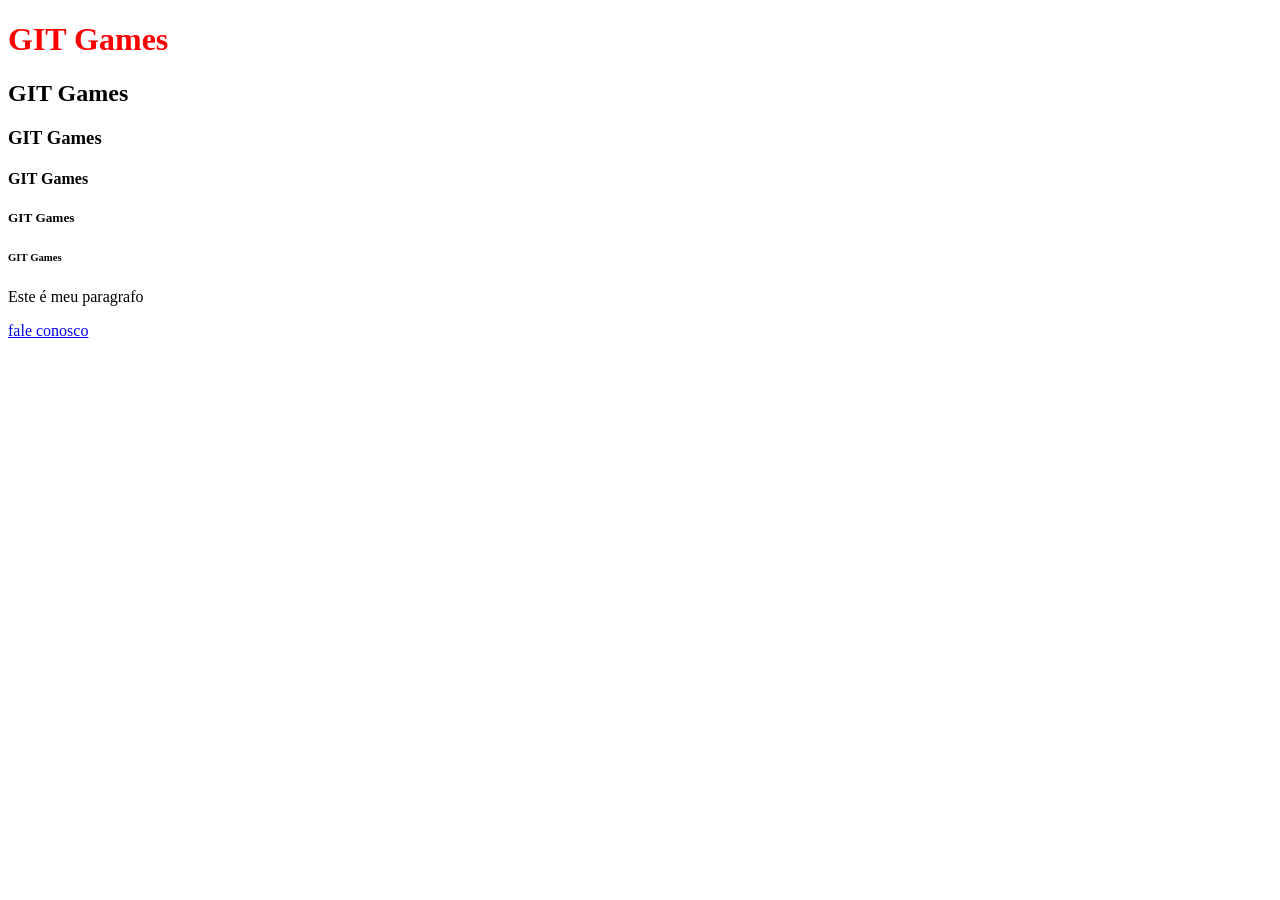
==== index.html @ 57c7ea37 "Add files via upload" ====
<!DOCTYPE html>
<html>
  <head>
        <title>GIT Games</title>
  </head>

  <body>
    <h1 style="color: red;">GIT Games</h1>
    <h2>GIT Games</h2>
    <h3>GIT Games</h3>
    <h4>GIT Games</h4>
    <h5>GIT Games</h5>
    <h6>GIT Games</h6>

    <p>Este é meu paragrafo</p>

 <a href="./faleconosco.html"> fale conosco</a>



  </body>



</html>
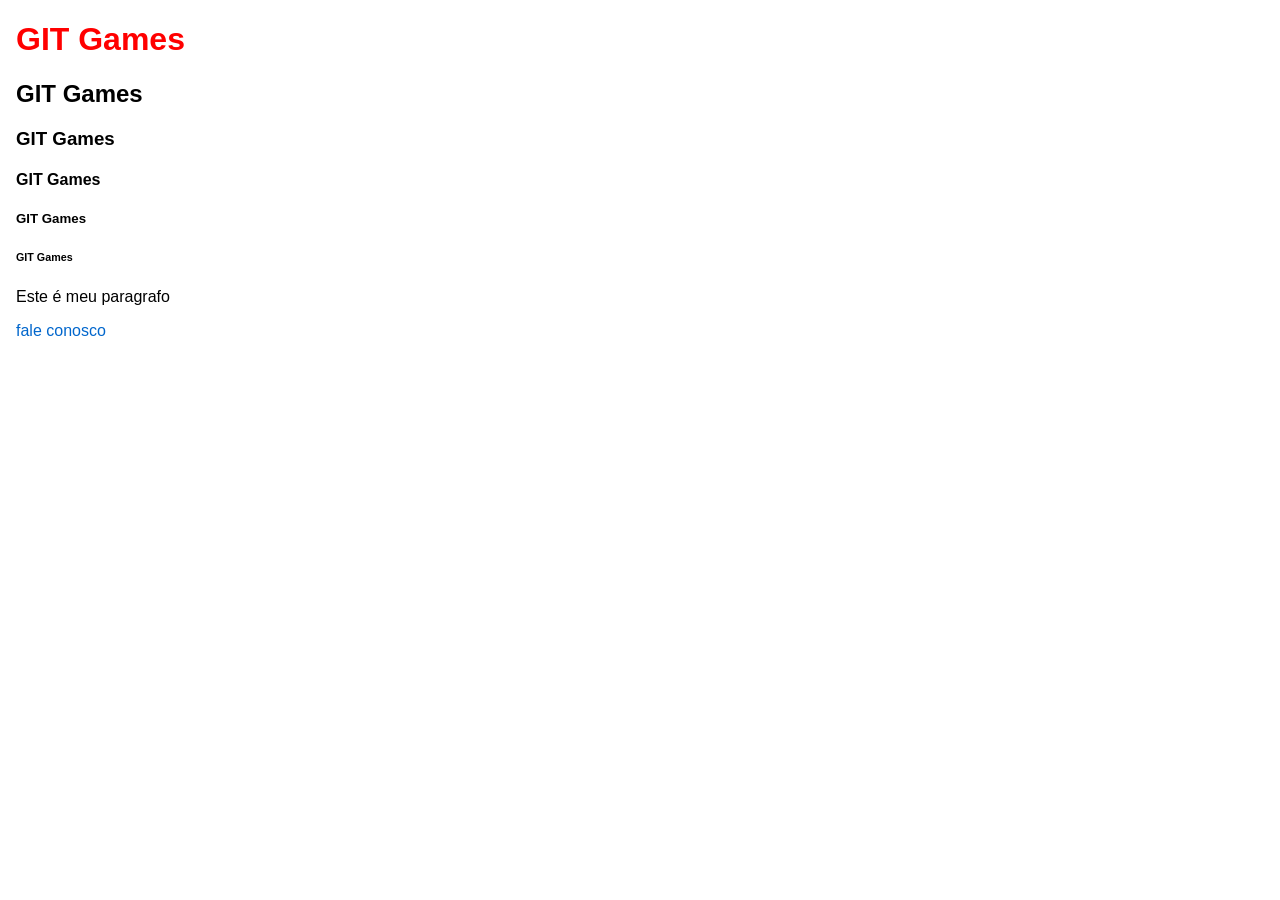
==== commit fd08d048: "Enhance HTML structure by adding meta charset and linking to stylesheet; remove inline styles from h" ====
--- a/index.html
+++ b/index.html
@@ -1,11 +1,13 @@
 <!DOCTYPE html>
 <html>
   <head>
-        <title>GIT Games</title>
+    <meta charset="UTF-8">
+    <title>GIT Games</title>
+    <link rel="stylesheet" href="styles.css">
   </head>
 
   <body>
-    <h1 style="color: red;">GIT Games</h1>
+    <h1>GIT Games</h1>
     <h2>GIT Games</h2>
     <h3>GIT Games</h3>
     <h4>GIT Games</h4>
--- a/styles.css
+++ b/styles.css
@@ -0,0 +1,20 @@
+/* Estilos globais - GIT Games */
+
+h1 {
+  color: red;
+}
+
+/* Estilos base para o site */
+body {
+  font-family: sans-serif;
+  margin: 1rem;
+}
+
+a {
+  color: #0066cc;
+  text-decoration: none;
+}
+
+a:hover {
+  text-decoration: underline;
+}
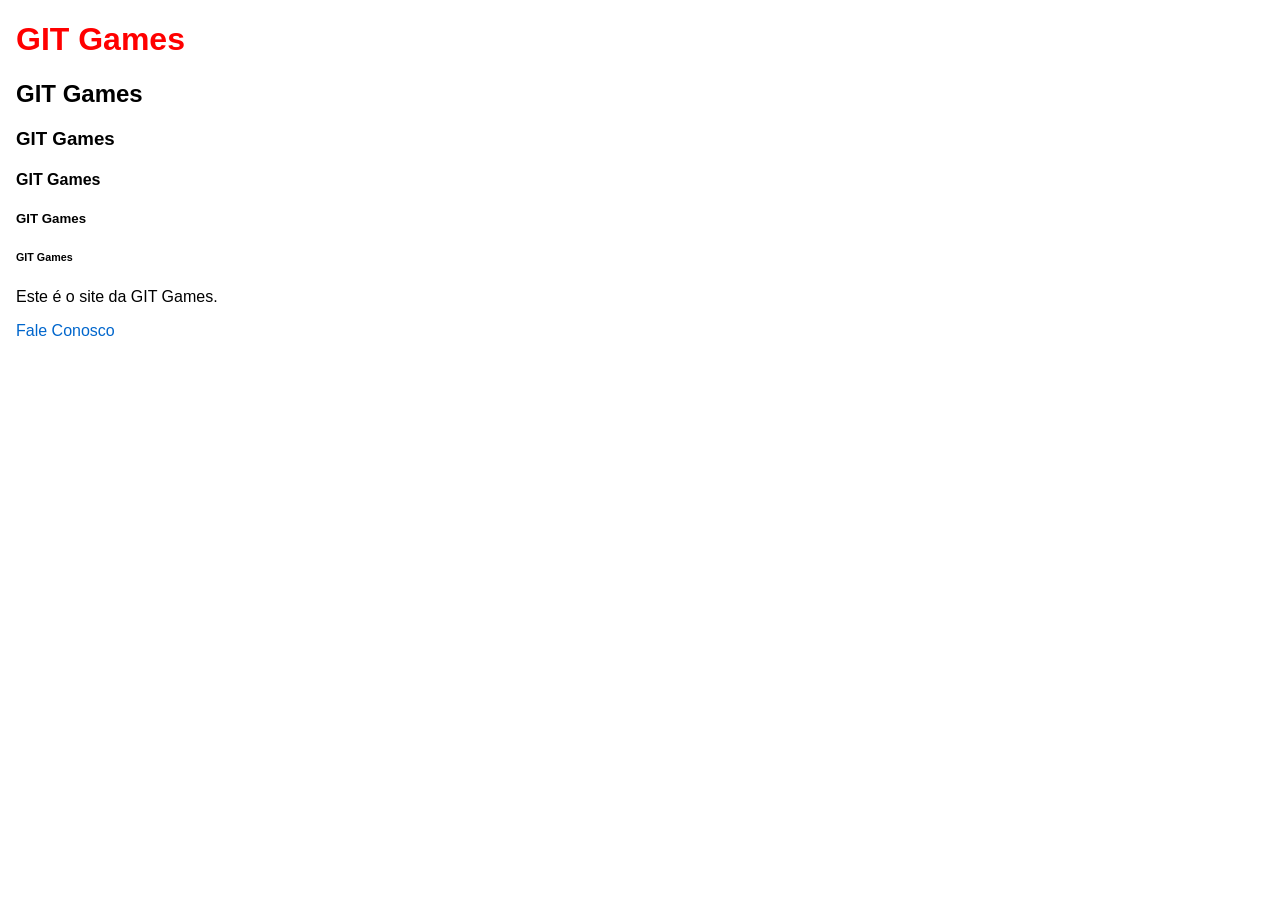
==== commit f66a66dd: "Update index.html content and rename link; remove faleconosco.html file." ====
--- a/index.html
+++ b/index.html
@@ -14,14 +14,10 @@
     <h5>GIT Games</h5>
     <h6>GIT Games</h6>
 
-    <p>Este é meu paragrafo</p>
+    <p>Este é o site da GIT Games.</p>
 
- <a href="./faleconosco.html"> fale conosco</a>
-
-
+    <a href="./fale-conosco.html">Fale Conosco</a>
 
   </body>
 
-
-
 </html>
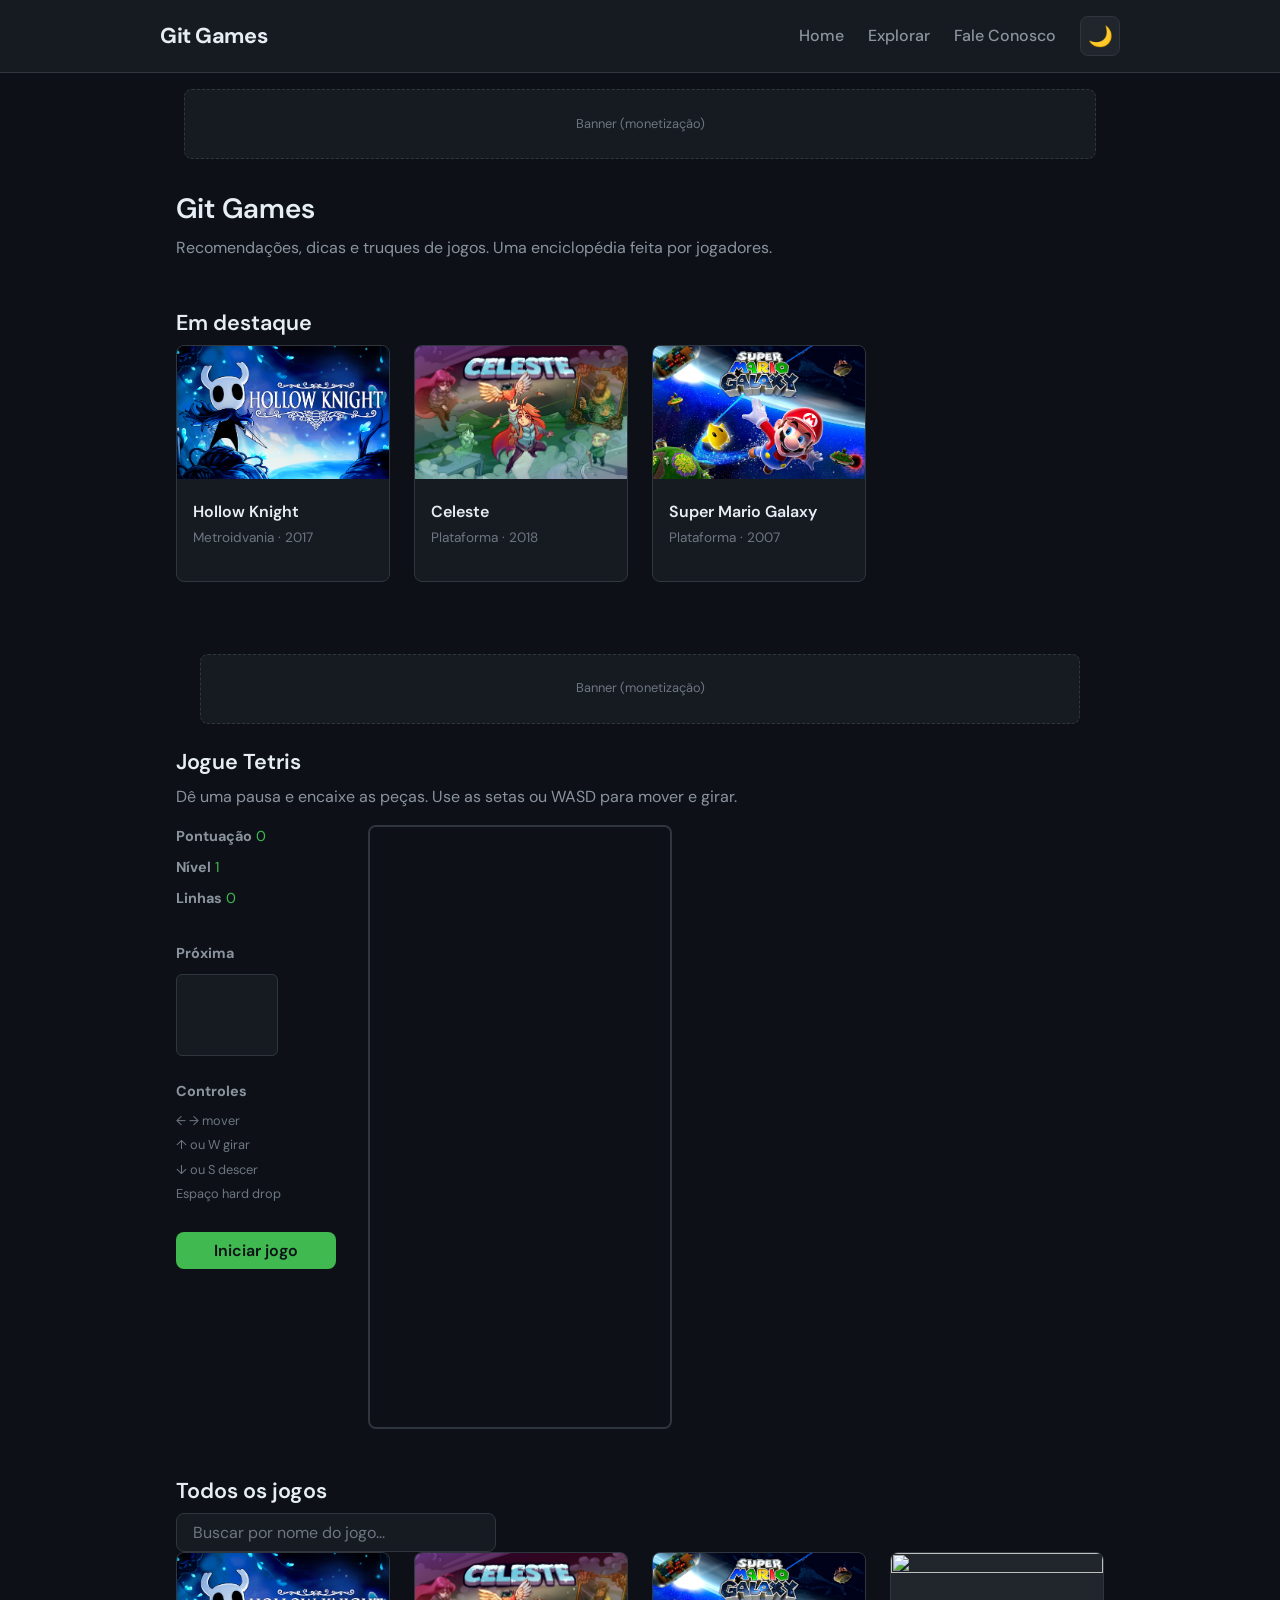
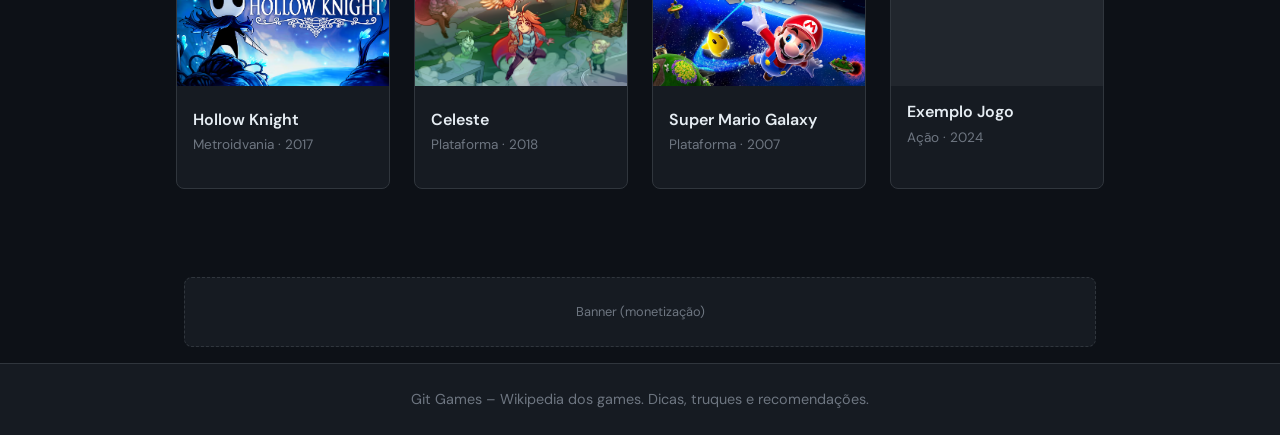
==== commit b669549f: "new site" ====
--- a/index.html
+++ b/index.html
@@ -1,23 +1,153 @@
 <!DOCTYPE html>
-<html>
+<html lang="pt-BR" id="html-theme">
   <head>
     <meta charset="UTF-8">
-    <title>GIT Games</title>
-    <link rel="stylesheet" href="styles.css">
+    <meta name="viewport" content="width=device-width, initial-scale=1">
+    <title>Git Games – Wikipedia dos games</title>
+    <link rel="stylesheet" href="css/styles.css">
   </head>
+  <body>
+    <header class="site-header">
+      <div class="site-header-inner">
+        <a href="index.html" class="site-logo">Git Games</a>
+        <nav class="site-nav">
+          <a href="index.html">Home</a>
+          <a href="explorar.html">Explorar</a>
+          <a href="fale-conosco.html">Fale Conosco</a>
+          <button type="button" class="theme-toggle" id="theme-toggle" aria-label="Alternar tema claro/escuro" title="Alternar tema">
+            <span class="theme-icon theme-icon-moon" aria-hidden="true">🌙</span>
+            <span class="theme-icon theme-icon-sun" aria-hidden="true">☀️</span>
+          </button>
+        </nav>
+      </div>
+    </header>
 
-  <body>
-    <h1>GIT Games</h1>
-    <h2>GIT Games</h2>
-    <h3>GIT Games</h3>
-    <h4>GIT Games</h4>
-    <h5>GIT Games</h5>
-    <h6>GIT Games</h6>
+    <!-- Banner topo – área para futura monetização -->
+    <aside class="banner-slot banner-slot--top" id="banner-top" aria-label="Espaço para banner">
+      <div class="banner-slot-inner">
+        <span class="banner-slot-label">Banner (monetização)</span>
+      </div>
+    </aside>
 
-    <p>Este é o site da GIT Games.</p>
+    <main>
+      <section class="page-section">
+        <h1>Git Games</h1>
+        <p>Recomendações, dicas e truques de jogos. Uma enciclopédia feita por jogadores.</p>
+      </section>
 
-    <a href="./fale-conosco.html">Fale Conosco</a>
+      <section class="page-section">
+        <h2>Em destaque</h2>
+        <div class="card-grid" id="destaques">
+          <a href="jogos/hollow-knight.html" class="game-card">
+            <img class="game-card-image" src="image.png" alt="Hollow Knight">
+            <div class="game-card-body">
+              <h3 class="game-card-title">Hollow Knight</h3>
+              <p class="game-card-meta">Metroidvania · 2017</p>
+            </div>
+          </a>
+          <a href="jogos/celeste.html" class="game-card">
+            <img class="game-card-image" src="image copy.png" alt="Celeste">
+            <div class="game-card-body">
+              <h3 class="game-card-title">Celeste</h3>
+              <p class="game-card-meta">Plataforma · 2018</p>
+            </div>
+          </a>
+          <a href="explorar.html" class="game-card">
+            <img class="game-card-image" src="image copy 2.png" alt="Super Mario Galaxy">
+            <div class="game-card-body">
+              <h3 class="game-card-title">Super Mario Galaxy</h3>
+              <p class="game-card-meta">Plataforma · 2007</p>
+            </div>
+          </a>
+        </div>
+      </section>
 
+      <!-- Banner meio – área para futura monetização -->
+      <aside class="banner-slot banner-slot--mid" id="banner-mid" aria-label="Espaço para banner">
+        <div class="banner-slot-inner">
+          <span class="banner-slot-label">Banner (monetização)</span>
+        </div>
+      </aside>
+
+      <section class="page-section tetris-section">
+        <h2>Jogue Tetris</h2>
+        <p class="tetris-intro">Dê uma pausa e encaixe as peças. Use as setas ou WASD para mover e girar.</p>
+        <div class="tetris-wrap">
+          <div class="tetris-sidebar">
+            <div class="tetris-info">
+              <p><strong>Pontuação</strong> <span id="tetris-score">0</span></p>
+              <p><strong>Nível</strong> <span id="tetris-level">1</span></p>
+              <p><strong>Linhas</strong> <span id="tetris-lines">0</span></p>
+            </div>
+            <div class="tetris-next">
+              <p><strong>Próxima</strong></p>
+              <canvas id="tetris-next" width="100" height="80" aria-hidden="true"></canvas>
+            </div>
+            <div class="tetris-controls">
+              <p><strong>Controles</strong></p>
+              <span>← → mover</span>
+              <span>↑ ou W girar</span>
+              <span>↓ ou S descer</span>
+              <span>Espaço hard drop</span>
+            </div>
+            <button type="button" class="tetris-btn" id="tetris-start">Iniciar jogo</button>
+          </div>
+          <canvas id="tetris-canvas" width="300" height="600" tabindex="0" aria-label="Campo do Tetris"></canvas>
+        </div>
+      </section>
+
+      <section class="page-section">
+        <h2>Todos os jogos</h2>
+        <label for="busca-jogos" class="visually-hidden">Buscar jogos</label>
+        <input type="search" id="busca-jogos" class="input-search" placeholder="Buscar por nome do jogo..." aria-label="Buscar jogos">
+        <div class="card-grid game-list" id="lista-jogos">
+          <a href="jogos/hollow-knight.html" class="game-card" data-game-name="Hollow Knight">
+            <img class="game-card-image" src="image.png" alt="Hollow Knight">
+            <div class="game-card-body">
+              <h3 class="game-card-title">Hollow Knight</h3>
+              <p class="game-card-meta">Metroidvania · 2017</p>
+            </div>
+          </a>
+          <a href="jogos/celeste.html" class="game-card" data-game-name="Celeste">
+            <img class="game-card-image" src="image copy.png" alt="Celeste">
+            <div class="game-card-body">
+              <h3 class="game-card-title">Celeste</h3>
+              <p class="game-card-meta">Plataforma · 2018</p>
+            </div>
+          </a>
+          <a href="explorar.html" class="game-card" data-game-name="Super Mario Galaxy">
+            <img class="game-card-image" src="image copy 2.png" alt="Super Mario Galaxy">
+            <div class="game-card-body">
+              <h3 class="game-card-title">Super Mario Galaxy</h3>
+              <p class="game-card-meta">Plataforma · 2007</p>
+            </div>
+          </a>
+          <a href="jogos/exemplo-jogo.html" class="game-card" data-game-name="Exemplo Jogo">
+            <img class="game-card-image" src="https://placehold.co/320x200/161b22/58a6ff?text=Exemplo+Jogo" alt="">
+            <div class="game-card-body">
+              <h3 class="game-card-title">Exemplo Jogo</h3>
+              <p class="game-card-meta">Ação · 2024</p>
+            </div>
+          </a>
+        </div>
+        <p id="nenhum-resultado" class="text-muted" style="display: none;">Nenhum jogo encontrado.</p>
+      </section>
+    </main>
+
+    <!-- Banner rodapé – área para futura monetização -->
+    <aside class="banner-slot banner-slot--bottom" id="banner-bottom" aria-label="Espaço para banner">
+      <div class="banner-slot-inner">
+        <span class="banner-slot-label">Banner (monetização)</span>
+      </div>
+    </aside>
+
+    <footer class="site-footer">
+      <div class="site-footer-inner">
+        Git Games – Wikipedia dos games. Dicas, truques e recomendações.
+      </div>
+    </footer>
+
+    <script src="js/main.js"></script>
+    <script src="js/tetris.js"></script>
   </body>
-
 </html>
--- a/css/styles.css
+++ b/css/styles.css
@@ -0,0 +1,479 @@
+/* ============================================
+   GIT Games – Design system (tema escuro)
+   ============================================ */
+
+@import url("https://fonts.googleapis.com/css2?family=DM+Sans:ital,opsz,wght@0,9..40,400;0,9..40,500;0,9..40,600;0,9..40,700;1,9..40,400&display=swap");
+
+/* --- Variáveis --- */
+:root {
+  /* Cores de fundo */
+  --bg-page: #0d1117;
+  --bg-card: #161b22;
+  --bg-card-hover: #21262d;
+  /* Acentos */
+  --accent-blue: #58a6ff;
+  --accent-purple: #a371f7;
+  --accent-green: #3fb950;
+  --accent-orange: #d29922;
+  /* Texto */
+  --text-primary: #e6edf3;
+  --text-secondary: #8b949e;
+  --text-muted: #6e7681;
+  /* Bordas */
+  --border: #30363d;
+  --border-muted: #21262d;
+  /* Espaçamento */
+  --space-xs: 0.25rem;
+  --space-sm: 0.5rem;
+  --space-md: 1rem;
+  --space-lg: 1.5rem;
+  --space-xl: 2rem;
+  --space-2xl: 3rem;
+  /* Tipografia */
+  --font-sans: "DM Sans", "Inter", system-ui, sans-serif;
+  --font-mono: ui-monospace, monospace;
+  /* Raios e sombras */
+  --radius-sm: 6px;
+  --radius-md: 8px;
+  --radius-lg: 12px;
+  --shadow-card: 0 1px 3px rgba(0, 0, 0, 0.3);
+  /* Largura de conteúdo */
+  --content-max: 720px;
+  --wide-max: 960px;
+}
+
+/* Tema claro (ativado pelo botão lua/sol) */
+[data-theme="light"],
+html.theme-light {
+  --bg-page: #f6f8fa;
+  --bg-card: #ffffff;
+  --bg-card-hover: #f0f2f5;
+  --text-primary: #1f2328;
+  --text-secondary: #424a53;
+  --text-muted: #656d76;
+  --border: #d0d7de;
+  --border-muted: #eaeef2;
+  --shadow-card: 0 1px 3px rgba(0, 0, 0, 0.08);
+}
+
+/* --- Base --- */
+*, *::before, *::after { box-sizing: border-box; }
+
+html {
+  scroll-behavior: smooth;
+}
+
+body {
+  font-family: var(--font-sans);
+  background: var(--bg-page);
+  color: var(--text-primary);
+  margin: 0;
+  line-height: 1.6;
+  min-height: 100vh;
+  display: flex;
+  flex-direction: column;
+}
+
+main {
+  flex: 1;
+  width: 100%;
+  max-width: var(--wide-max);
+  margin: 0 auto;
+  padding: var(--space-lg) var(--space-md);
+}
+
+a {
+  color: var(--accent-blue);
+  text-decoration: none;
+}
+
+a:hover {
+  text-decoration: underline;
+}
+
+h1, h2, h3, h4 {
+  margin-top: 0;
+  margin-bottom: var(--space-sm);
+  font-weight: 600;
+  line-height: 1.3;
+}
+
+h1 { font-size: 1.75rem; }
+h2 { font-size: 1.35rem; color: var(--text-primary); }
+h3 { font-size: 1.15rem; }
+
+p {
+  margin: 0 0 var(--space-md);
+  color: var(--text-secondary);
+}
+
+/* --- Header --- */
+.site-header {
+  background: var(--bg-card);
+  border-bottom: 1px solid var(--border);
+  padding: var(--space-md) var(--space-lg);
+  position: sticky;
+  top: 0;
+  z-index: 100;
+}
+
+.site-header-inner {
+  max-width: var(--wide-max);
+  margin: 0 auto;
+  display: flex;
+  align-items: center;
+  justify-content: space-between;
+  gap: var(--space-lg);
+  flex-wrap: wrap;
+}
+
+.site-logo {
+  font-size: 1.35rem;
+  font-weight: 700;
+  color: var(--text-primary);
+  text-decoration: none;
+  letter-spacing: -0.02em;
+}
+
+.site-logo:hover {
+  text-decoration: none;
+  color: var(--accent-blue);
+}
+
+.site-nav {
+  display: flex;
+  align-items: center;
+  gap: var(--space-lg);
+}
+
+.site-nav a {
+  color: var(--text-secondary);
+  font-weight: 500;
+}
+
+.site-nav a:hover {
+  color: var(--accent-blue);
+}
+
+/* Botão tema (lua / sol) */
+.theme-toggle {
+  display: flex;
+  align-items: center;
+  justify-content: center;
+  width: 40px;
+  height: 40px;
+  padding: 0;
+  background: var(--bg-card-hover);
+  border: 1px solid var(--border);
+  border-radius: var(--radius-md);
+  cursor: pointer;
+  transition: background 0.2s, border-color 0.2s;
+}
+
+.theme-toggle:hover {
+  background: var(--border-muted);
+  border-color: var(--accent-blue);
+}
+
+.theme-icon {
+  font-size: 1.25rem;
+  line-height: 1;
+}
+
+/* Escuro: mostra sol (clique para ir para claro) */
+.theme-icon-sun {
+  display: none;
+}
+
+[data-theme="light"] .theme-icon-sun,
+.theme-light .theme-icon-sun {
+  display: inline;
+}
+
+[data-theme="light"] .theme-icon-moon,
+.theme-light .theme-icon-moon {
+  display: none;
+}
+
+/* --- Banners (monetização) --- */
+.banner-slot {
+  width: 100%;
+  max-width: var(--wide-max);
+  margin: 0 auto;
+  padding: var(--space-sm) var(--space-lg);
+  min-height: 90px;
+  display: flex;
+  align-items: center;
+  justify-content: center;
+}
+
+.banner-slot-inner {
+  width: 100%;
+  min-height: 70px;
+  background: var(--bg-card);
+  border: 1px dashed var(--border);
+  border-radius: var(--radius-md);
+  display: flex;
+  align-items: center;
+  justify-content: center;
+}
+
+.banner-slot-label {
+  font-size: 0.8rem;
+  color: var(--text-muted);
+}
+
+.banner-slot--top {
+  padding-top: var(--space-md);
+  padding-bottom: var(--space-sm);
+}
+
+.banner-slot--mid {
+  padding: var(--space-lg) var(--space-lg);
+}
+
+.banner-slot--bottom {
+  padding: var(--space-md) var(--space-lg);
+}
+
+/* --- Footer --- */
+.site-footer {
+  background: var(--bg-card);
+  border-top: 1px solid var(--border);
+  padding: var(--space-lg);
+  margin-top: auto;
+}
+
+.site-footer-inner {
+  max-width: var(--wide-max);
+  margin: 0 auto;
+  text-align: center;
+  color: var(--text-muted);
+  font-size: 0.9rem;
+}
+
+.site-footer a {
+  color: var(--accent-blue);
+}
+
+/* --- Cards (jogos) --- */
+.card-grid {
+  display: grid;
+  grid-template-columns: repeat(auto-fill, minmax(200px, 1fr));
+  gap: var(--space-lg);
+}
+
+.game-card {
+  background: var(--bg-card);
+  border: 1px solid var(--border);
+  border-radius: var(--radius-md);
+  overflow: hidden;
+  transition: background-color 0.2s, border-color 0.2s;
+  text-decoration: none;
+  display: block;
+  color: inherit;
+}
+
+.game-card:hover {
+  background: var(--bg-card-hover);
+  border-color: var(--accent-blue);
+  text-decoration: none;
+  color: inherit;
+}
+
+.game-card-image {
+  width: 100%;
+  aspect-ratio: 16 / 10;
+  object-fit: cover;
+  background: var(--border-muted);
+}
+
+.game-card-body {
+  padding: var(--space-md);
+}
+
+.game-card-title {
+  margin: 0 0 var(--space-xs);
+  font-size: 1rem;
+  font-weight: 600;
+  color: var(--text-primary);
+}
+
+.game-card-meta {
+  font-size: 0.85rem;
+  color: var(--text-muted);
+}
+
+/* --- Badges (plataforma, gênero, ano) --- */
+.badges {
+  display: flex;
+  flex-wrap: wrap;
+  gap: var(--space-sm);
+  margin-bottom: var(--space-md);
+}
+
+.badge {
+  display: inline-block;
+  padding: var(--space-xs) var(--space-sm);
+  font-size: 0.8rem;
+  font-weight: 500;
+  border-radius: var(--radius-sm);
+  background: var(--bg-card-hover);
+  color: var(--text-secondary);
+  border: 1px solid var(--border);
+  text-decoration: none;
+}
+
+.badge:hover {
+  border-color: var(--accent-blue);
+  color: var(--accent-blue);
+  text-decoration: none;
+}
+
+.badge--blue { background: rgba(88, 166, 255, 0.15); color: var(--accent-blue); border-color: transparent; }
+.badge--purple { background: rgba(163, 113, 247, 0.15); color: var(--accent-purple); border-color: transparent; }
+.badge--green { background: rgba(63, 185, 80, 0.15); color: var(--accent-green); border-color: transparent; }
+
+/* --- Seções de página (wiki) --- */
+.page-section {
+  margin-bottom: var(--space-2xl);
+}
+
+.page-section-title {
+  font-size: 1.1rem;
+  color: var(--accent-blue);
+  margin-bottom: var(--space-sm);
+  padding-bottom: var(--space-xs);
+  border-bottom: 1px solid var(--border);
+}
+
+/* --- Formulário / inputs --- */
+.input-search {
+  width: 100%;
+  max-width: 320px;
+  padding: var(--space-sm) var(--space-md);
+  font-size: 1rem;
+  font-family: var(--font-sans);
+  color: var(--text-primary);
+  background: var(--bg-card);
+  border: 1px solid var(--border);
+  border-radius: var(--radius-md);
+}
+
+.input-search::placeholder {
+  color: var(--text-muted);
+}
+
+.input-search:focus {
+  outline: none;
+  border-color: var(--accent-blue);
+}
+
+/* --- Utilitários --- */
+.visually-hidden {
+  position: absolute;
+  width: 1px;
+  height: 1px;
+  padding: 0;
+  margin: -1px;
+  overflow: hidden;
+  clip: rect(0, 0, 0, 0);
+  white-space: nowrap;
+  border: 0;
+}
+
+.text-muted { color: var(--text-muted); font-size: 0.9rem; }
+
+/* --- Tetris --- */
+.tetris-section {
+  margin-bottom: var(--space-2xl);
+}
+
+.tetris-intro {
+  margin-bottom: var(--space-md);
+  color: var(--text-secondary);
+}
+
+.tetris-wrap {
+  display: flex;
+  flex-wrap: wrap;
+  gap: var(--space-xl);
+  align-items: flex-start;
+}
+
+#tetris-canvas {
+  display: block;
+  background: var(--bg-card);
+  border: 2px solid var(--border);
+  border-radius: var(--radius-md);
+  outline: none;
+}
+
+#tetris-canvas:focus {
+  border-color: var(--accent-blue);
+}
+
+.tetris-sidebar {
+  display: flex;
+  flex-direction: column;
+  gap: var(--space-lg);
+  min-width: 160px;
+}
+
+.tetris-info p,
+.tetris-next p,
+.tetris-controls p {
+  margin: 0 0 var(--space-sm);
+  font-size: 0.9rem;
+}
+
+.tetris-info span,
+.tetris-level span,
+.tetris-lines span {
+  color: var(--accent-green);
+  font-variant-numeric: tabular-nums;
+}
+
+.tetris-next canvas {
+  display: block;
+  background: var(--bg-card);
+  border: 1px solid var(--border);
+  border-radius: var(--radius-sm);
+  margin-top: var(--space-xs);
+}
+
+.tetris-controls {
+  font-size: 0.8rem;
+  color: var(--text-muted);
+}
+
+.tetris-controls span {
+  display: block;
+  margin-bottom: var(--space-xs);
+}
+
+.tetris-btn {
+  padding: var(--space-sm) var(--space-md);
+  font-size: 1rem;
+  font-family: var(--font-sans);
+  font-weight: 600;
+  color: var(--bg-page);
+  background: var(--accent-green);
+  border: none;
+  border-radius: var(--radius-md);
+  cursor: pointer;
+  transition: background 0.2s, transform 0.1s;
+}
+
+.tetris-btn:hover {
+  background: #46c25c;
+}
+
+.tetris-btn:active {
+  transform: scale(0.98);
+}
+
+.tetris-btn:disabled {
+  opacity: 0.6;
+  cursor: not-allowed;
+}
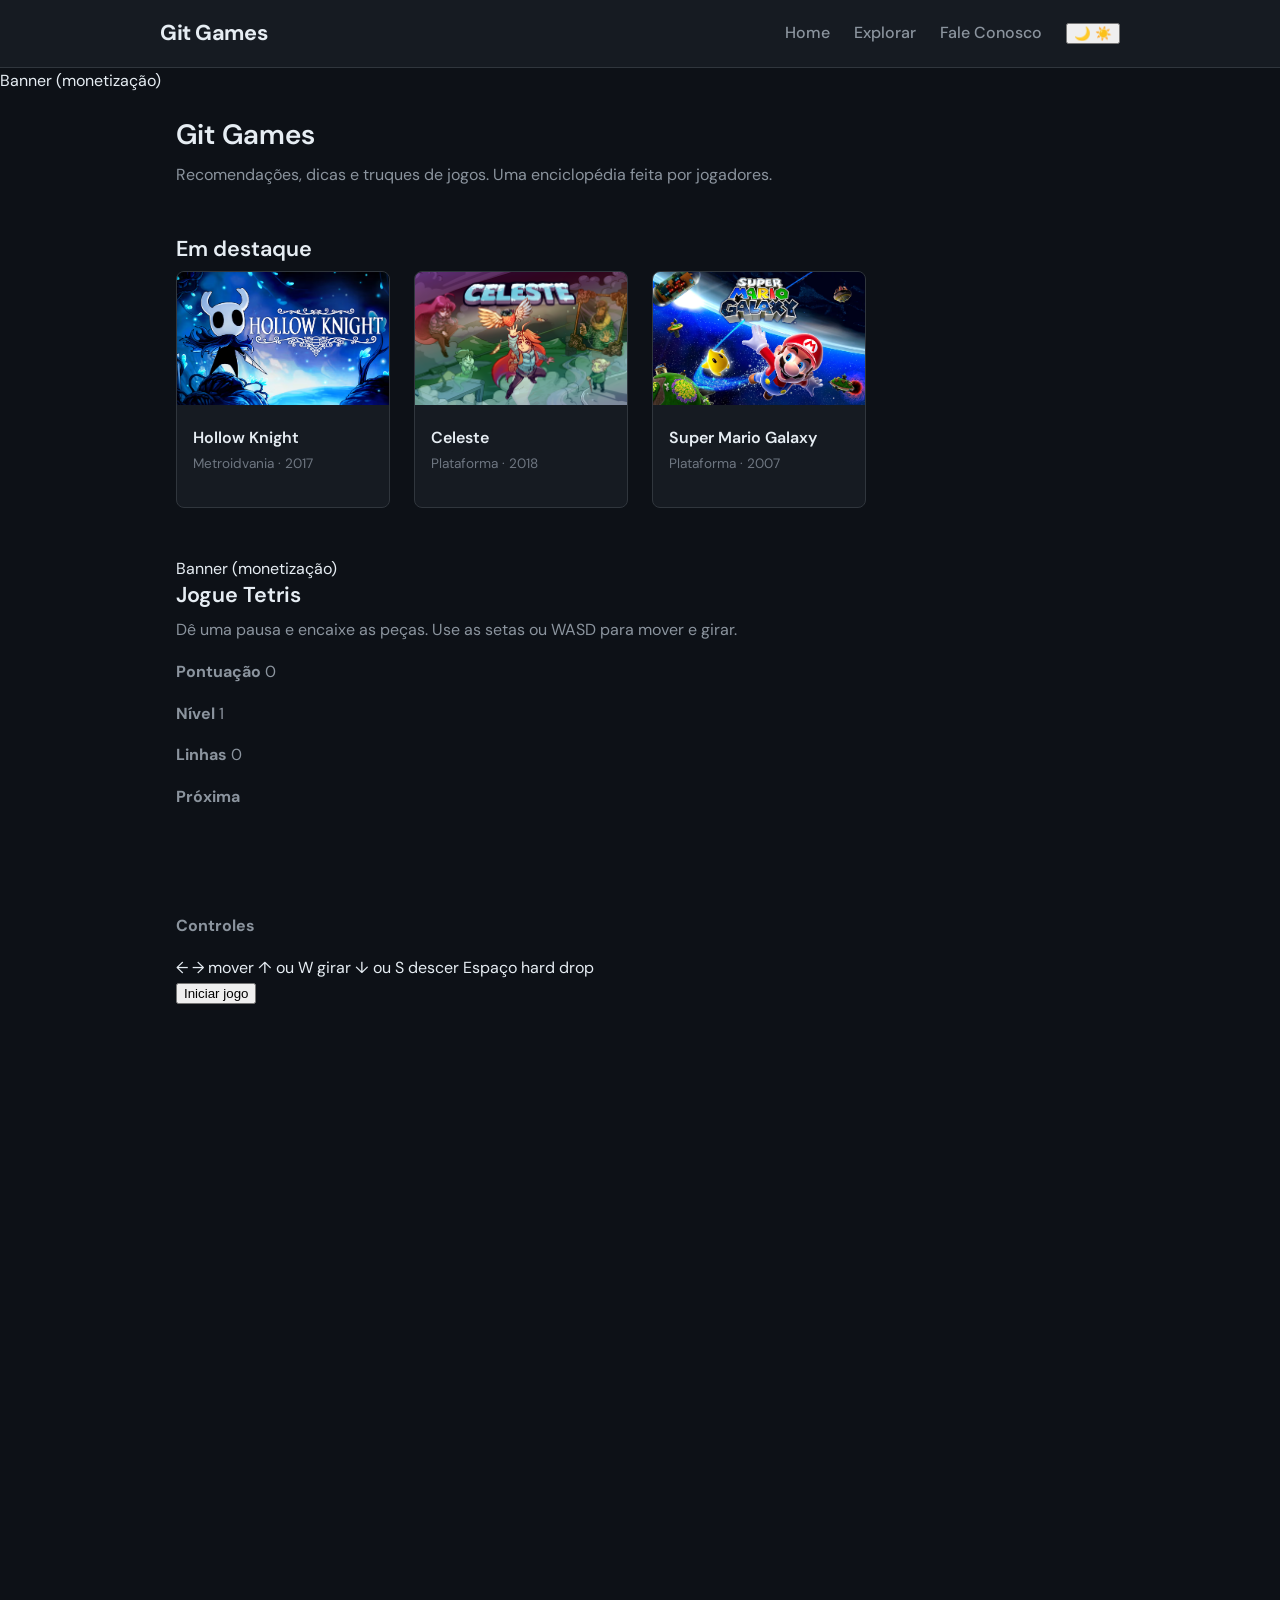
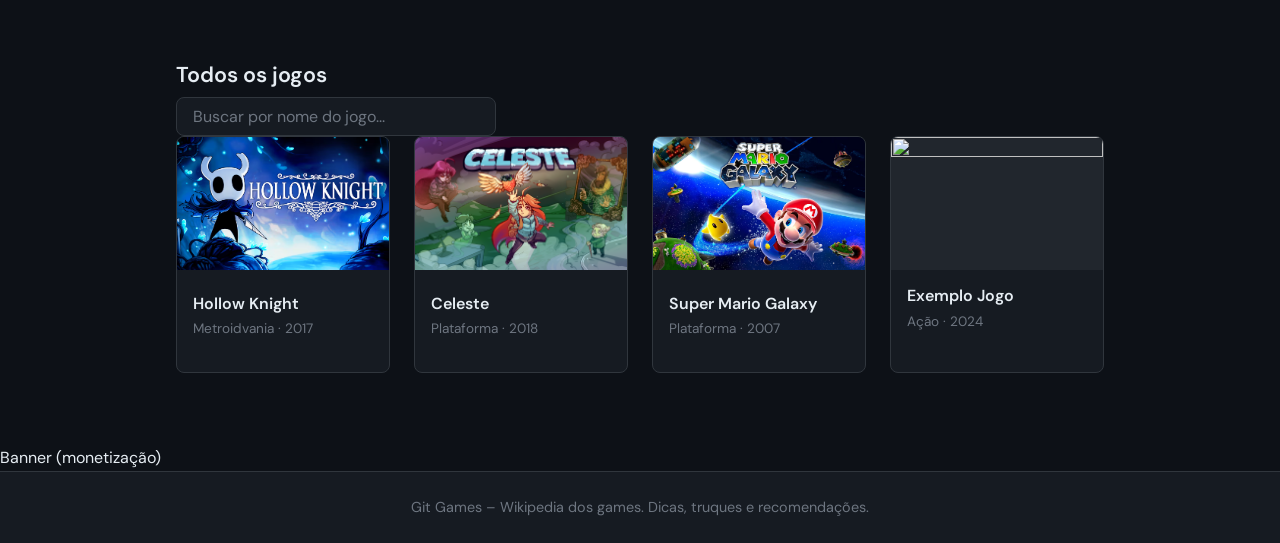
==== commit 340f4301: "add pr.md and index.html" ====
--- a/index.html
+++ b/index.html
@@ -3,7 +3,7 @@
   <head>
     <meta charset="UTF-8">
     <meta name="viewport" content="width=device-width, initial-scale=1">
-    <title>Git Games – Wikipedia dos games</title>
+    <title>Git Games – Wikipedia dos Games</title>
     <link rel="stylesheet" href="css/styles.css">
   </head>
   <body>
--- a/css/styles.css
+++ b/css/styles.css
@@ -42,20 +42,6 @@
   --wide-max: 960px;
 }
 
-/* Tema claro (ativado pelo botão lua/sol) */
-[data-theme="light"],
-html.theme-light {
-  --bg-page: #f6f8fa;
-  --bg-card: #ffffff;
-  --bg-card-hover: #f0f2f5;
-  --text-primary: #1f2328;
-  --text-secondary: #424a53;
-  --text-muted: #656d76;
-  --border: #d0d7de;
-  --border-muted: #eaeef2;
-  --shadow-card: 0 1px 3px rgba(0, 0, 0, 0.08);
-}
-
 /* --- Base --- */
 *, *::before, *::after { box-sizing: border-box; }
 
@@ -153,87 +139,6 @@
 
 .site-nav a:hover {
   color: var(--accent-blue);
-}
-
-/* Botão tema (lua / sol) */
-.theme-toggle {
-  display: flex;
-  align-items: center;
-  justify-content: center;
-  width: 40px;
-  height: 40px;
-  padding: 0;
-  background: var(--bg-card-hover);
-  border: 1px solid var(--border);
-  border-radius: var(--radius-md);
-  cursor: pointer;
-  transition: background 0.2s, border-color 0.2s;
-}
-
-.theme-toggle:hover {
-  background: var(--border-muted);
-  border-color: var(--accent-blue);
-}
-
-.theme-icon {
-  font-size: 1.25rem;
-  line-height: 1;
-}
-
-/* Escuro: mostra sol (clique para ir para claro) */
-.theme-icon-sun {
-  display: none;
-}
-
-[data-theme="light"] .theme-icon-sun,
-.theme-light .theme-icon-sun {
-  display: inline;
-}
-
-[data-theme="light"] .theme-icon-moon,
-.theme-light .theme-icon-moon {
-  display: none;
-}
-
-/* --- Banners (monetização) --- */
-.banner-slot {
-  width: 100%;
-  max-width: var(--wide-max);
-  margin: 0 auto;
-  padding: var(--space-sm) var(--space-lg);
-  min-height: 90px;
-  display: flex;
-  align-items: center;
-  justify-content: center;
-}
-
-.banner-slot-inner {
-  width: 100%;
-  min-height: 70px;
-  background: var(--bg-card);
-  border: 1px dashed var(--border);
-  border-radius: var(--radius-md);
-  display: flex;
-  align-items: center;
-  justify-content: center;
-}
-
-.banner-slot-label {
-  font-size: 0.8rem;
-  color: var(--text-muted);
-}
-
-.banner-slot--top {
-  padding-top: var(--space-md);
-  padding-bottom: var(--space-sm);
-}
-
-.banner-slot--mid {
-  padding: var(--space-lg) var(--space-lg);
-}
-
-.banner-slot--bottom {
-  padding: var(--space-md) var(--space-lg);
 }
 
 /* --- Footer --- */
@@ -383,97 +288,3 @@
 }
 
 .text-muted { color: var(--text-muted); font-size: 0.9rem; }
-
-/* --- Tetris --- */
-.tetris-section {
-  margin-bottom: var(--space-2xl);
-}
-
-.tetris-intro {
-  margin-bottom: var(--space-md);
-  color: var(--text-secondary);
-}
-
-.tetris-wrap {
-  display: flex;
-  flex-wrap: wrap;
-  gap: var(--space-xl);
-  align-items: flex-start;
-}
-
-#tetris-canvas {
-  display: block;
-  background: var(--bg-card);
-  border: 2px solid var(--border);
-  border-radius: var(--radius-md);
-  outline: none;
-}
-
-#tetris-canvas:focus {
-  border-color: var(--accent-blue);
-}
-
-.tetris-sidebar {
-  display: flex;
-  flex-direction: column;
-  gap: var(--space-lg);
-  min-width: 160px;
-}
-
-.tetris-info p,
-.tetris-next p,
-.tetris-controls p {
-  margin: 0 0 var(--space-sm);
-  font-size: 0.9rem;
-}
-
-.tetris-info span,
-.tetris-level span,
-.tetris-lines span {
-  color: var(--accent-green);
-  font-variant-numeric: tabular-nums;
-}
-
-.tetris-next canvas {
-  display: block;
-  background: var(--bg-card);
-  border: 1px solid var(--border);
-  border-radius: var(--radius-sm);
-  margin-top: var(--space-xs);
-}
-
-.tetris-controls {
-  font-size: 0.8rem;
-  color: var(--text-muted);
-}
-
-.tetris-controls span {
-  display: block;
-  margin-bottom: var(--space-xs);
-}
-
-.tetris-btn {
-  padding: var(--space-sm) var(--space-md);
-  font-size: 1rem;
-  font-family: var(--font-sans);
-  font-weight: 600;
-  color: var(--bg-page);
-  background: var(--accent-green);
-  border: none;
-  border-radius: var(--radius-md);
-  cursor: pointer;
-  transition: background 0.2s, transform 0.1s;
-}
-
-.tetris-btn:hover {
-  background: #46c25c;
-}
-
-.tetris-btn:active {
-  transform: scale(0.98);
-}
-
-.tetris-btn:disabled {
-  opacity: 0.6;
-  cursor: not-allowed;
-}
